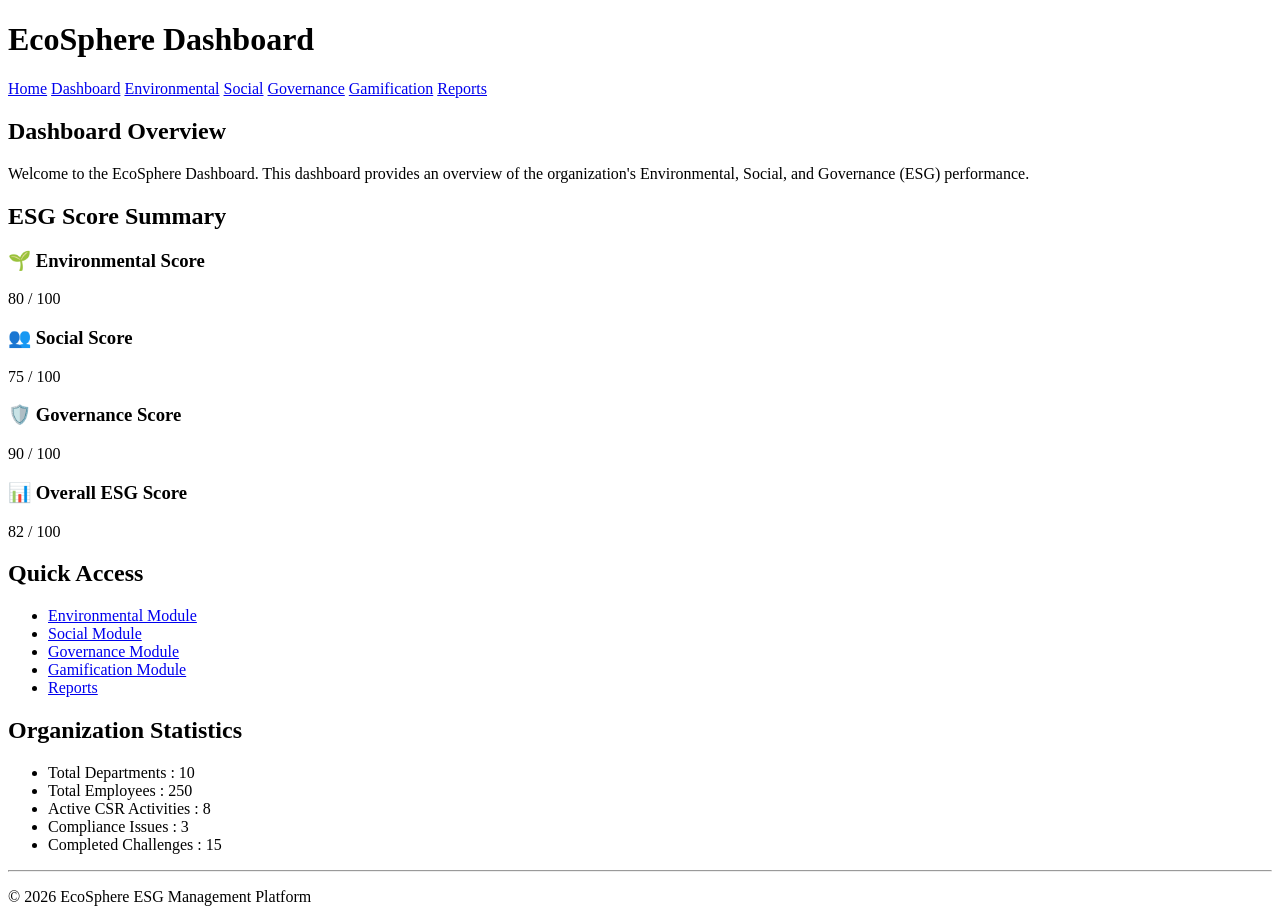
==== dashboard.html @ 48920fb0 "Add files via upload" ====
<!DOCTYPE html>
<html lang="en">
<head>
    <meta charset="UTF-8">
    <meta name="viewport" content="width=device-width, initial-scale=1.0">
    <title>Dashboard - EcoSphere</title>
</head>
<body>
<header>
    <h1>EcoSphere Dashboard</h1>

    <nav>
        <a href="index.html">Home</a>
        <a href="dashboard.html">Dashboard</a>
        <a href="environment.html">Environmental</a>
        <a href="social.html">Social</a>
        <a href="governance.html">Governance</a>
        <a href="gamification.html">Gamification</a>
        <a href="reports.html">Reports</a>
    </nav>
</header>
<section>
    <h2>Dashboard Overview</h2>

    <p>
        Welcome to the EcoSphere Dashboard. This dashboard provides an overview
        of the organization's Environmental, Social, and Governance (ESG)
        performance.
    </p>
</section>
<section>
    <h2>ESG Score Summary</h2>

    <div>
        <h3>🌱 Environmental Score</h3>
        <p>80 / 100</p>
    </div>

    <div>
        <h3>👥 Social Score</h3>
        <p>75 / 100</p>
    </div>

    <div>
        <h3>🛡️ Governance Score</h3>
        <p>90 / 100</p>
    </div>

    <div>
        <h3>📊 Overall ESG Score</h3>
        <p>82 / 100</p>
    </div>
</section>
<section>
    <h2>Quick Access</h2>

    <ul>
        <li><a href="environment.html">Environmental Module</a></li>
        <li><a href="social.html">Social Module</a></li>
        <li><a href="governance.html">Governance Module</a></li>
        <li><a href="gamification.html">Gamification Module</a></li>
        <li><a href="reports.html">Reports</a></li>
    </ul>
</section>
<section>
    <h2>Organization Statistics</h2>

    <ul>
        <li>Total Departments : 10</li>
        <li>Total Employees : 250</li>
        <li>Active CSR Activities : 8</li>
        <li>Compliance Issues : 3</li>
        <li>Completed Challenges : 15</li>
    </ul>
</section>
<footer>
    <hr>
    <p>&copy; 2026 EcoSphere ESG Management Platform</p>
</footer>
</body>
</html>
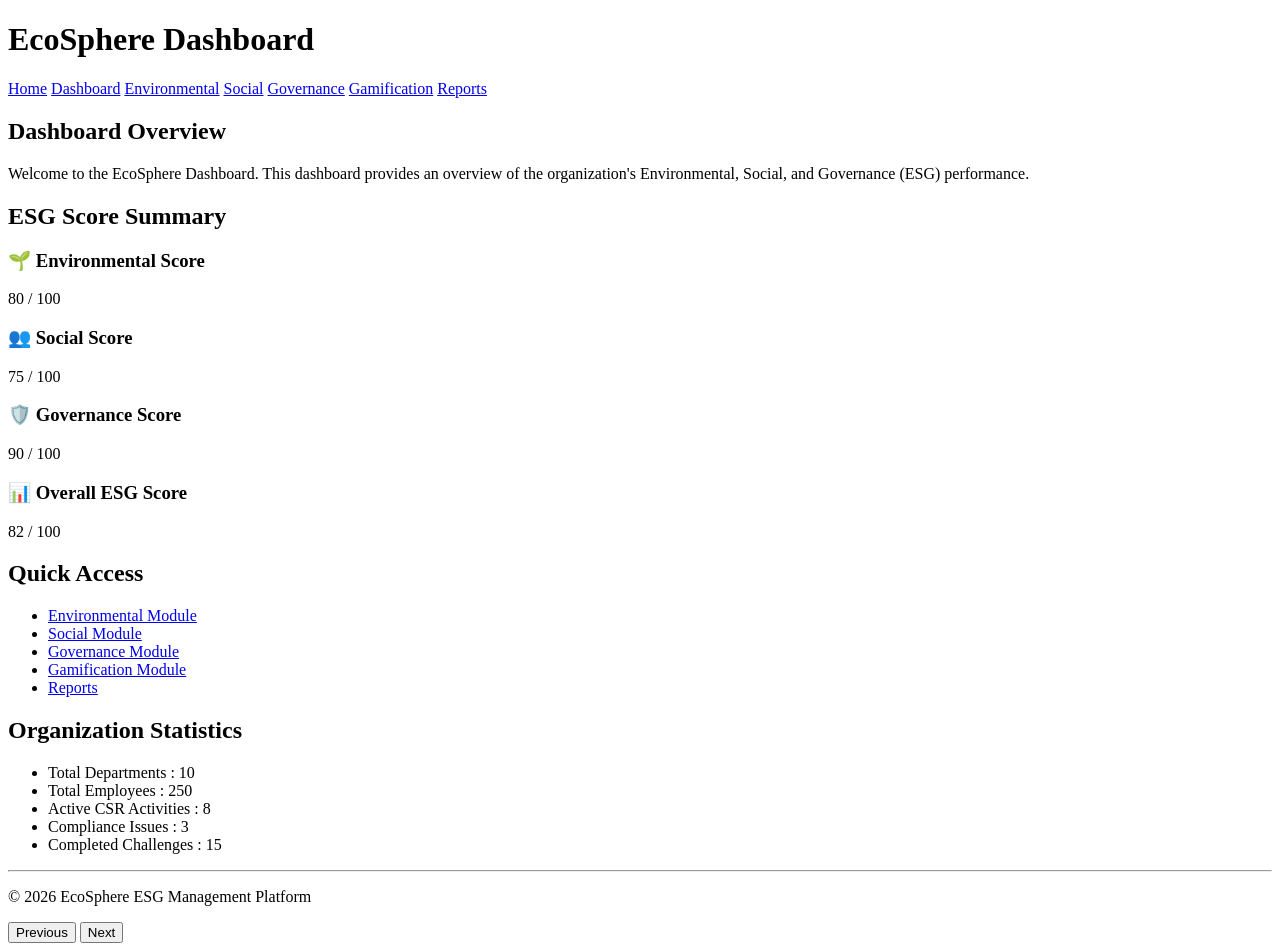
==== commit 28837bdd: "Add navigation buttons to dashboard Added navigation buttons for previous and next pages." ====
--- a/dashboard.html
+++ b/dashboard.html
@@ -77,5 +77,11 @@
     <hr>
     <p>&copy; 2026 EcoSphere ESG Management Platform</p>
 </footer>
+    <a href="index.html"><button>Previous</button></a>
+        <a href="environmental.html"><button>Next</button></a>
+        
+        
+        
+        </button>
 </body>
-</html>+</html>
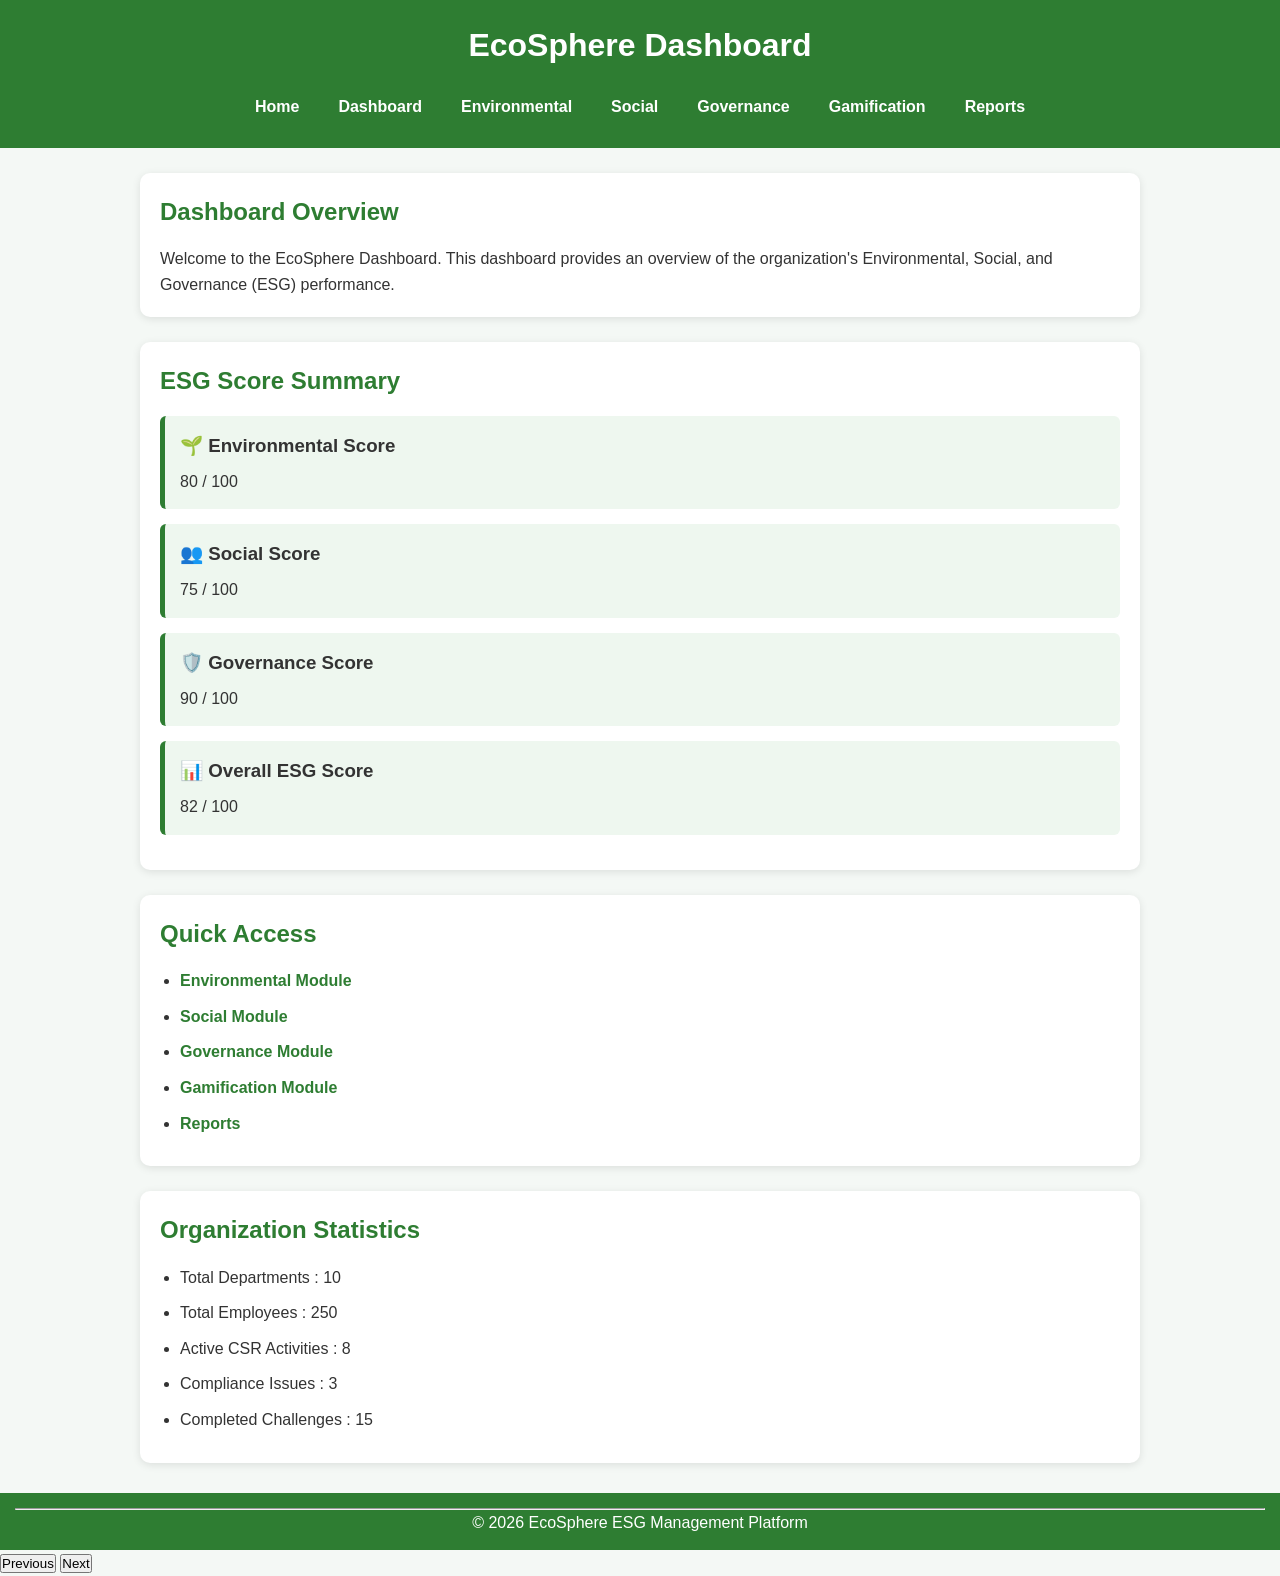
==== commit 157ae562: "Include CSS stylesheet in dashboard.html Added a link to the CSS stylesheet for styling." ====
--- a/dashboard.html
+++ b/dashboard.html
@@ -3,6 +3,7 @@
 <head>
     <meta charset="UTF-8">
     <meta name="viewport" content="width=device-width, initial-scale=1.0">
+    <link rel="stylesheet" href="dashboard.css">
     <title>Dashboard - EcoSphere</title>
 </head>
 <body>
--- a/dashboard.css
+++ b/dashboard.css
@@ -0,0 +1,109 @@
+*{
+    margin:0;
+    padding:0;
+    box-sizing:border-box;
+    font-family:Arial, Helvetica, sans-serif;
+}
+
+body{
+    background:#f4f8f5;
+    color:#333;
+    line-height:1.6;
+}
+
+header{
+    background:#2e7d32;
+    color:white;
+    text-align:center;
+    padding:20px;
+}
+
+header h1{
+    margin-bottom:15px;
+}
+
+nav{
+    display:flex;
+    justify-content:center;
+    flex-wrap:wrap;
+    gap:15px;
+}
+
+nav a{
+    color:white;
+    text-decoration:none;
+    font-weight:bold;
+    padding:8px 12px;
+    border-radius:5px;
+    transition:0.3s;
+}
+
+nav a:hover{
+    background:white;
+    color:#2e7d32;
+}
+
+section{
+    width:90%;
+    max-width:1000px;
+    margin:25px auto;
+    background:white;
+    padding:20px;
+    border-radius:10px;
+    box-shadow:0 2px 8px rgba(0,0,0,0.1);
+}
+
+section h2{
+    color:#2e7d32;
+    margin-bottom:15px;
+}
+
+section div{
+    background:#eef7ef;
+    border-left:5px solid #2e7d32;
+    padding:15px;
+    margin:15px 0;
+    border-radius:6px;
+}
+
+section div h3{
+    margin-bottom:8px;
+}
+
+ul{
+    margin-left:20px;
+}
+
+ul li{
+    margin:10px 0;
+}
+
+ul li a{
+    color:#2e7d32;
+    text-decoration:none;
+    font-weight:bold;
+}
+
+ul li a:hover{
+    text-decoration:underline;
+}
+
+footer{
+    text-align:center;
+    background:#2e7d32;
+    color:white;
+    padding:15px;
+    margin-top:30px;
+}
+
+@media (max-width:768px){
+
+    nav{
+        flex-direction:column;
+        align-items:center;
+    }
+
+    section{
+        width:95%;
+    }
+}
